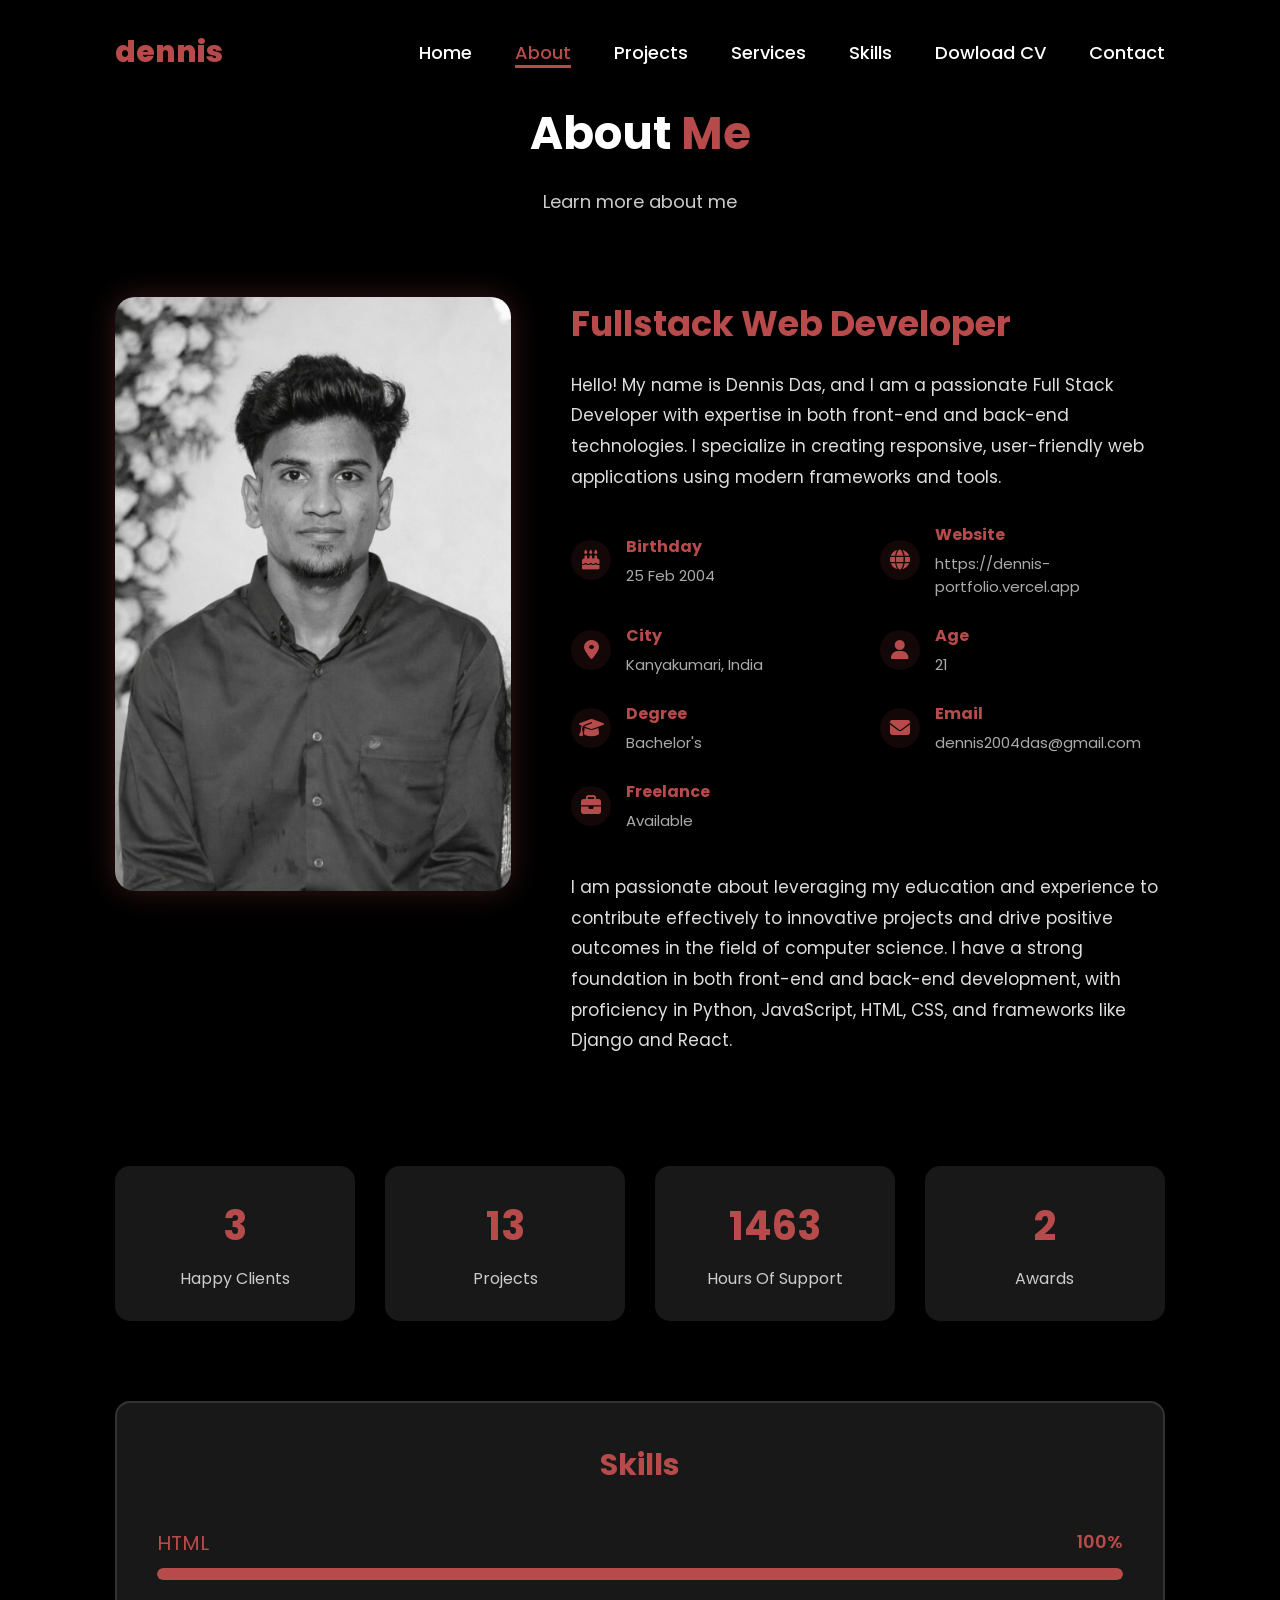
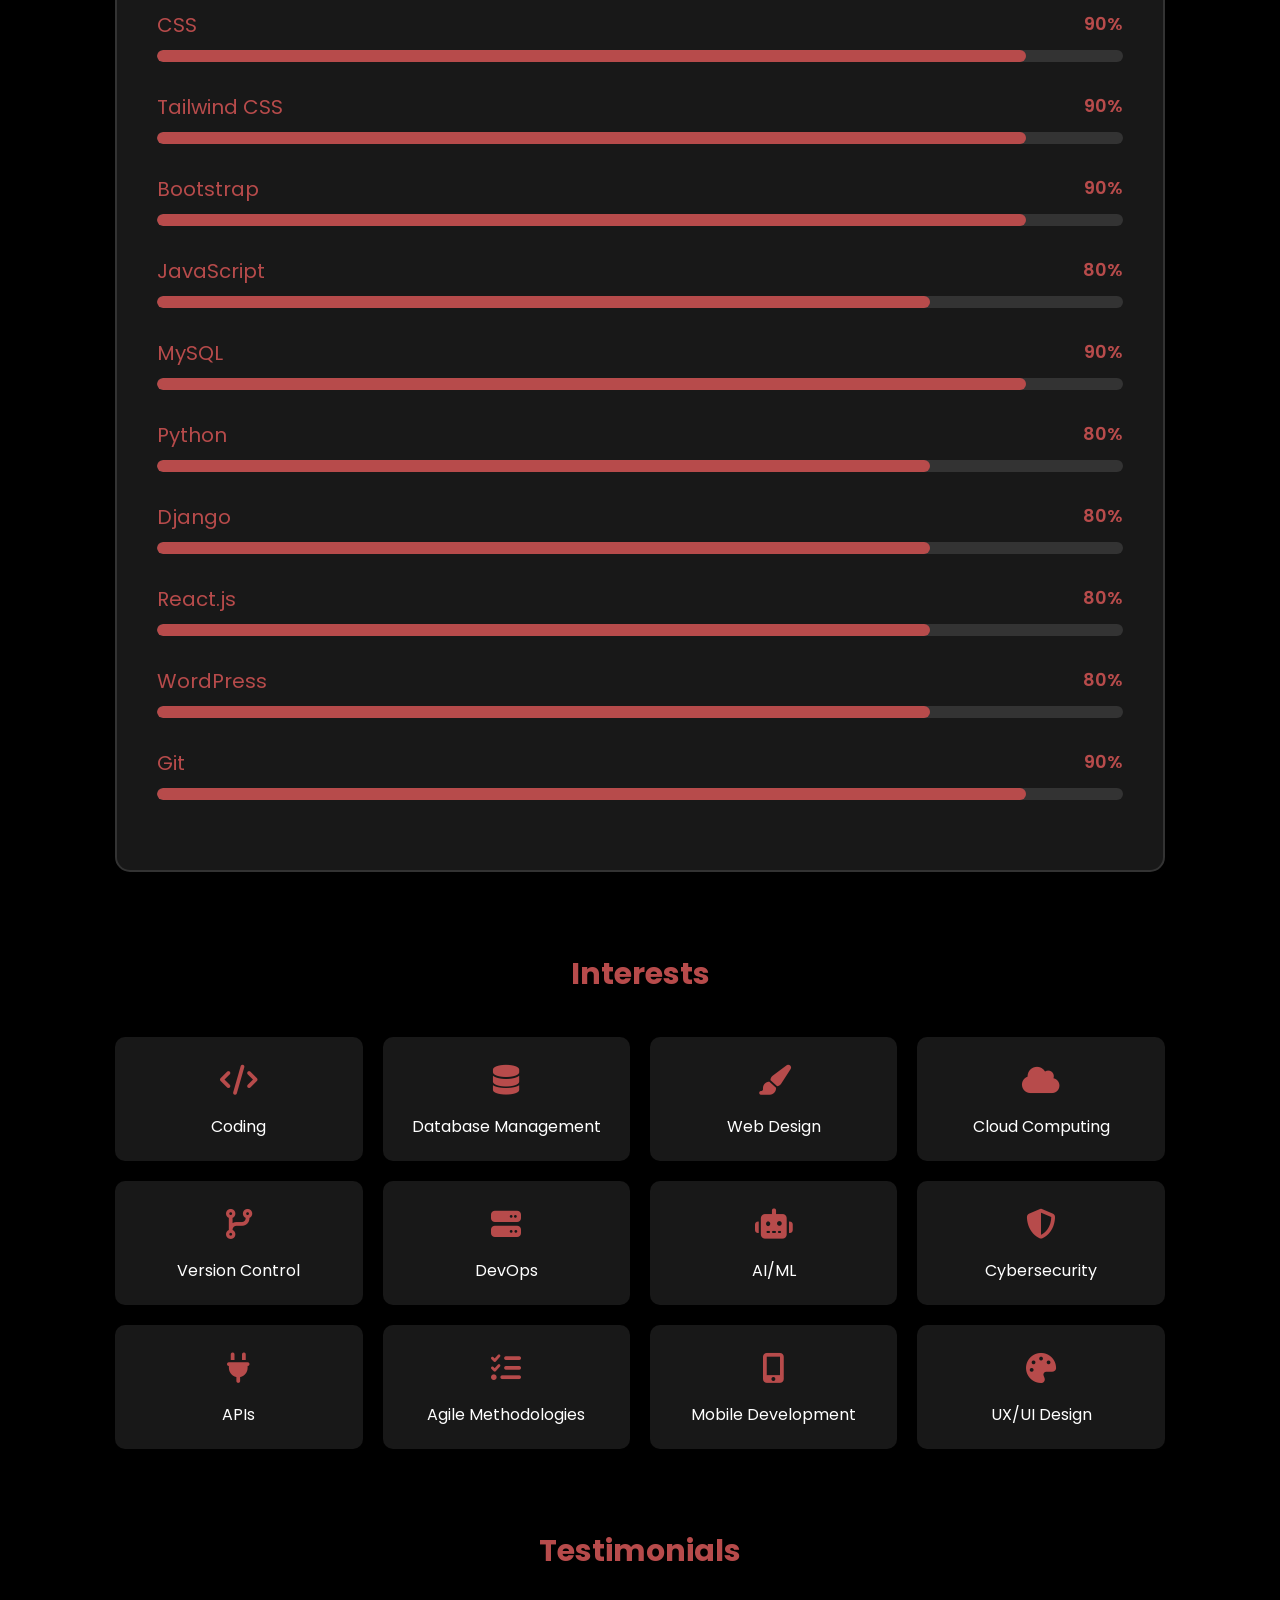
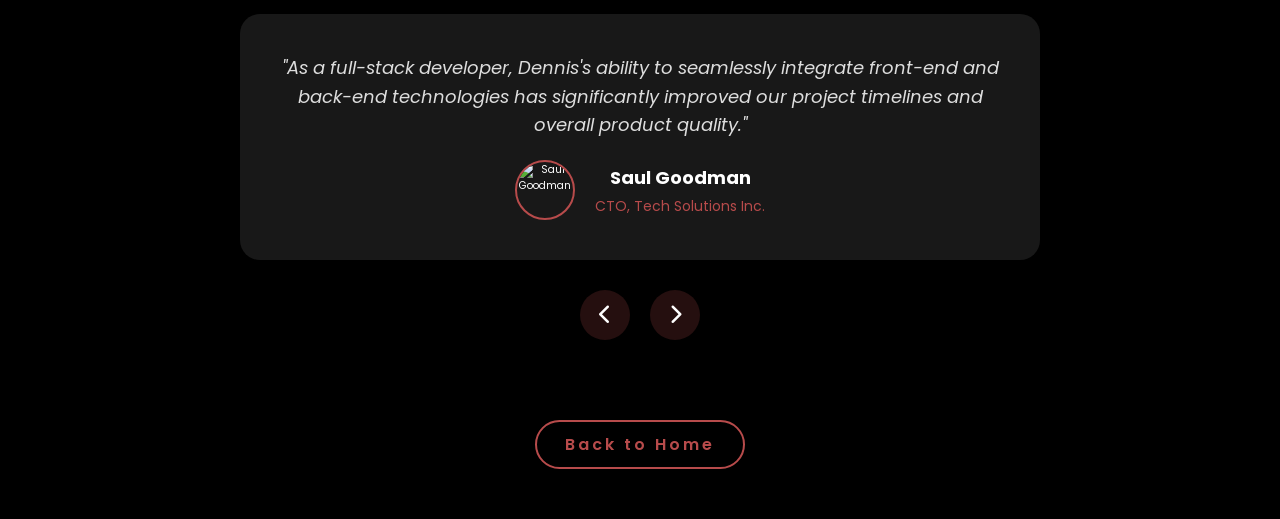
==== about.html @ ca7015e4 "Refactor code structure for improved readability and maintainability" ====
<!DOCTYPE html>
<html lang="en">
<head>
    <meta charset="UTF-8">
    <meta name="viewport" content="width=device-width, initial-scale=1.0">
    <title>About - Dennis Portfolio</title>
    <link rel="stylesheet" href="https://cdnjs.cloudflare.com/ajax/libs/font-awesome/6.5.2/css/all.min.css">
    <link rel="stylesheet" href="style.css">
    <style>
        /* Additional styles for about page */
        .about-section {
            padding-top: 10rem;
            background-color: black;
        }
        
        .about-content {
            max-width: 1200px;
            margin: 0 auto;
        }
        
        .about-intro {
            text-align: center;
            margin-bottom: 8rem;
        }
        
        .about-intro h1 {
            font-size: 4.5rem;
            margin-bottom: 2rem;
        }
        
        .about-intro p {
            font-size: 1.8rem;
            color: #ccc;
            max-width: 800px;
            margin: 0 auto;
            line-height: 1.6;
        }
        
        .about-details {
            display: flex;
            gap: 6rem;
            margin-bottom: 8rem;
            align-items: flex-start;
        }
        
        .about-image {
            flex: 1;
            text-align: center;
        }
        
        .about-image img {
            width: 100%;
            max-width: 400px;
            border-radius: 20px;
            box-shadow: 0 0 30px rgba(183, 75, 75, 0.3);
        }
        
        .about-info {
            flex: 1.5;
        }
        
        .about-info h2 {
            font-size: 3.5rem;
            margin-bottom: 2rem;
            color: #b74b4b;
        }
        
        .about-info > p {
            font-size: 1.7rem;
            line-height: 1.8;
            margin-bottom: 3rem;
            color: #ddd;
        }
        
        .personal-info {
            display: grid;
            grid-template-columns: repeat(2, 1fr);
            gap: 2.5rem;
            margin-bottom: 4rem;
        }
        
        .info-item {
            display: flex;
            align-items: center;
            gap: 1.5rem;
        }
        
        .info-icon {
            width: 4rem;
            height: 4rem;
            background: rgba(183, 75, 75, 0.1);
            border-radius: 50%;
            display: flex;
            align-items: center;
            justify-content: center;
            font-size: 2rem;
            color: #b74b4b;
        }
        
        .info-text {
            flex: 1;
        }
        
        .info-text strong {
            display: block;
            font-size: 1.6rem;
            color: #b74b4b;
            margin-bottom: 0.5rem;
        }
        
        .info-text span {
            font-size: 1.5rem;
            color: #aaa;
        }
        
        .facts {
            display: grid;
            grid-template-columns: repeat(4, 1fr);
            gap: 3rem;
            margin-bottom: 8rem;
            text-align: center;
        }
        
        .fact-item {
            padding: 3rem 2rem;
            background: rgba(30, 30, 30, 0.8);
            border-radius: 15px;
            transition: transform 0.3s ease;
        }
        
        .fact-item:hover {
            transform: translateY(-10px);
            box-shadow: 0 10px 20px rgba(183, 75, 75, 0.2);
        }
        
        .fact-number {
            font-size: 4rem;
            font-weight: 700;
            color: #b74b4b;
            margin-bottom: 1rem;
        }
        
        .fact-text {
            font-size: 1.6rem;
            color: #ccc;
        }
        
        .interests {
            margin-bottom: 8rem;
        }
        
        .interests h3 {
            font-size: 3rem;
            text-align: center;
            margin-bottom: 4rem;
            color: #b74b4b;
        }
        
        .interest-items {
            display: grid;
            grid-template-columns: repeat(4, 1fr);
            gap: 2rem;
        }
        
        .interest-item {
            background: rgba(30, 30, 30, 0.8);
            padding: 2rem;
            border-radius: 10px;
            text-align: center;
            transition: all 0.3s ease;
            border: 2px solid transparent;
        }
        
        .interest-item:hover {
            border-color: #b74b4b;
            transform: translateY(-5px);
        }
        
        .interest-icon {
            font-size: 3rem;
            color: #b74b4b;
            margin-bottom: 1rem;
        }
        
        .interest-name {
            font-size: 1.6rem;
            color: #fff;
        }
        
        .skills-progress {
            margin-bottom: 8rem;
        }
        
        .skills-progress h3 {
            font-size: 3rem;
            text-align: center;
            margin-bottom: 4rem;
            color: #b74b4b;
        }
        
        .testimonials {
            margin-bottom: 8rem;
        }
        
        .testimonials h3 {
            font-size: 3rem;
            text-align: center;
            margin-bottom: 4rem;
            color: #b74b4b;
        }
        
        .testimonial-slider {
            position: relative;
            max-width: 800px;
            margin: 0 auto;
        }
        
        .testimonial-item {
            background: rgba(30, 30, 30, 0.8);
            padding: 4rem;
            border-radius: 20px;
            text-align: center;
            display: none;
        }
        
        .testimonial-item.active {
            display: block;
            animation: fadeIn 0.5s ease;
        }
        
        @keyframes fadeIn {
            from { opacity: 0; }
            to { opacity: 1; }
        }
        
        .testimonial-text {
            font-size: 1.8rem;
            line-height: 1.6;
            color: #ddd;
            margin-bottom: 2rem;
            font-style: italic;
        }
        
        .testimonial-author {
            display: flex;
            align-items: center;
            justify-content: center;
            gap: 2rem;
        }
        
        .author-img {
            width: 60px;
            height: 60px;
            border-radius: 50%;
            overflow: hidden;
            border: 2px solid #b74b4b;
        }
        
        .author-img img {
            width: 100%;
            height: 100%;
            object-fit: cover;
        }
        
        .author-info h4 {
            font-size: 1.8rem;
            color: #fff;
            margin-bottom: 0.5rem;
        }
        
        .author-info p {
            font-size: 1.4rem;
            color: #b74b4b;
        }
        
        .testimonial-nav {
            display: flex;
            justify-content: center;
            gap: 2rem;
            margin-top: 3rem;
        }
        
        .testimonial-nav button {
            background: rgba(183, 75, 75, 0.2);
            border: none;
            color: white;
            width: 50px;
            height: 50px;
            border-radius: 50%;
            cursor: pointer;
            font-size: 2rem;
            transition: all 0.3s ease;
        }
        
        .testimonial-nav button:hover {
            background: #b74b4b;
        }
        
        .portfolio {
            margin-bottom: 8rem;
        }
        
        .portfolio h3 {
            font-size: 3rem;
            text-align: center;
            margin-bottom: 4rem;
            color: #b74b4b;
        }
        
        .portfolio-grid {
            display: grid;
            grid-template-columns: repeat(auto-fill, minmax(300px, 1fr));
            gap: 3rem;
        }
        
        .portfolio-item {
            background: rgba(30, 30, 30, 0.8);
            border-radius: 15px;
            overflow: hidden;
            transition: transform 0.3s ease;
        }
        
        .portfolio-item:hover {
            transform: translateY(-10px);
            box-shadow: 0 15px 30px rgba(183, 75, 75, 0.2);
        }
        
        .portfolio-img {
            width: 100%;
            height: 200px;
            overflow: hidden;
        }
        
        .portfolio-img img {
            width: 100%;
            height: 100%;
            object-fit: cover;
            transition: transform 0.3s ease;
        }
        
        .portfolio-item:hover .portfolio-img img {
            transform: scale(1.1);
        }
        
        .portfolio-content {
            padding: 2rem;
        }
        
        .portfolio-content h4 {
            font-size: 2rem;
            margin-bottom: 1rem;
            color: #fff;
        }
        
        .portfolio-content p {
            font-size: 1.5rem;
            color: #ccc;
            line-height: 1.6;
        }
        
        .portfolio-tag {
            display: inline-block;
            padding: 0.5rem 1.5rem;
            background: rgba(183, 75, 75, 0.2);
            color: #b74b4b;
            border-radius: 20px;
            font-size: 1.2rem;
            margin-top: 1rem;
        }
        
        /* Responsive Design */
        @media(max-width: 992px) {
            .about-details {
                flex-direction: column;
                gap: 4rem;
            }
            
            .about-image img {
                max-width: 300px;
            }
            
            .facts {
                grid-template-columns: repeat(2, 1fr);
            }
            
            .interest-items {
                grid-template-columns: repeat(3, 1fr);
            }
        }
        
        @media(max-width: 768px) {
            .personal-info {
                grid-template-columns: 1fr;
            }
            
            .interest-items {
                grid-template-columns: repeat(2, 1fr);
            }
            
            .portfolio-grid {
                grid-template-columns: repeat(auto-fill, minmax(250px, 1fr));
            }
            
            .testimonial-item {
                padding: 3rem 2rem;
            }
        }
        
        @media(max-width: 480px) {
            .facts {
                grid-template-columns: 1fr;
            }
            
            .interest-items {
                grid-template-columns: 1fr;
            }
            
            .portfolio-grid {
                grid-template-columns: 1fr;
            }
            
            .about-intro h1 {
                font-size: 3.5rem;
            }
            
            .about-info h2 {
                font-size: 2.8rem;
            }
        }
    </style>
</head>
<body>
    <header>
        <a href="index.html" class="logo">dennis</a>
        
        <div class="menu-toggle" id="menuToggle">
            <i class="fas fa-bars"></i>
        </div>
        
        <nav id="navbar">
           <a href="index.html" >Home</a>
            <a href="about.html" class="active">About</a>
            <a href="project.html">Projects</a>
            <a href="services.html">Services</a>
            <a href="skills.html">Skills</a>
            <a href="dennis das.pdf">Dowload CV</a>
            <a href="contact.html">Contact</a>
        </nav>
    </header>

    <section class="about-section">
        <div class="about-content">
            <!-- Introduction -->
            <div class="about-intro">
                <h1>About <span>Me</span></h1>
                <p>Learn more about me</p>
            </div>

            <!-- Personal Details -->
            <div class="about-details">
                <div class="about-image">
                    <img src="hero.png" alt="Dennis Das">
                </div>
                
                <div class="about-info">
                    <h2>Fullstack Web Developer</h2>
                    <p>
                        Hello! My name is Dennis Das, and I am a passionate Full Stack Developer with expertise in both front-end and back-end technologies. 
                        I specialize in creating responsive, user-friendly web applications using modern frameworks and tools.
                    </p>
                    
                    <div class="personal-info">
                        <div class="info-item">
                            <div class="info-icon">
                                <i class="fas fa-birthday-cake"></i>
                            </div>
                            <div class="info-text">
                                <strong>Birthday</strong>
                                <span>25 Feb 2004</span>
                            </div>
                        </div>
                        
                        <div class="info-item">
                            <div class="info-icon">
                                <i class="fas fa-globe"></i>
                            </div>
                            <div class="info-text">
                                <strong>Website</strong>
                                <span>https://dennis-portfolio.vercel.app</span>
                            </div>
                        </div>
                        
                        <div class="info-item">
                            <div class="info-icon">
                                <i class="fas fa-map-marker-alt"></i>
                            </div>
                            <div class="info-text">
                                <strong>City</strong>
                                <span>Kanyakumari, India</span>
                            </div>
                        </div>
                        
                        <div class="info-item">
                            <div class="info-icon">
                                <i class="fas fa-user"></i>
                            </div>
                            <div class="info-text">
                                <strong>Age</strong>
                                <span>21</span>
                            </div>
                        </div>
                        
                        <div class="info-item">
                            <div class="info-icon">
                                <i class="fas fa-graduation-cap"></i>
                            </div>
                            <div class="info-text">
                                <strong>Degree</strong>
                                <span>Bachelor's</span>
                            </div>
                        </div>
                        
                        <div class="info-item">
                            <div class="info-icon">
                                <i class="fas fa-envelope"></i>
                            </div>
                            <div class="info-text">
                                <strong>Email</strong>
                                <span>dennis2004das@gmail.com</span>
                            </div>
                        </div>
                        
                        <div class="info-item">
                            <div class="info-icon">
                                <i class="fas fa-briefcase"></i>
                            </div>
                            <div class="info-text">
                                <strong>Freelance</strong>
                                <span>Available</span>
                            </div>
                        </div>
                    </div>
                    
                    <p>
                        I am passionate about leveraging my education and experience to contribute effectively to innovative projects 
                        and drive positive outcomes in the field of computer science. I have a strong foundation in both front-end and 
                        back-end development, with proficiency in Python, JavaScript, HTML, CSS, and frameworks like Django and React.
                    </p>
                </div>
            </div>

            <!-- Facts -->
            <div class="facts">
                <div class="fact-item">
                    <div class="fact-number">3</div>
                    <div class="fact-text">Happy Clients</div>
                </div>
                
                <div class="fact-item">
                    <div class="fact-number">13</div>
                    <div class="fact-text">Projects</div>
                </div>
                
                <div class="fact-item">
                    <div class="fact-number">1463</div>
                    <div class="fact-text">Hours Of Support</div>
                </div>
                
                <div class="fact-item">
                    <div class="fact-number">2</div>
                    <div class="fact-text">Awards</div>
                </div>
            </div>

            <!-- Skills -->
            <div class="skills-progress">
                <h3>Skills</h3>
                <div class="progress-item">
                    <div class="progress-info">
                        <span class="progress-name">HTML</span>
                        <span class="progress-percent">100%</span>
                    </div>
                    <div class="progress-bar">
                        <div class="progress-fill" style="width: 100%"></div>
                    </div>
                </div>
                
                <div class="progress-item">
                    <div class="progress-info">
                        <span class="progress-name">CSS</span>
                        <span class="progress-percent">90%</span>
                    </div>
                    <div class="progress-bar">
                        <div class="progress-fill" style="width: 90%"></div>
                    </div>
                </div>
                
                <div class="progress-item">
                    <div class="progress-info">
                        <span class="progress-name">Tailwind CSS</span>
                        <span class="progress-percent">90%</span>
                    </div>
                    <div class="progress-bar">
                        <div class="progress-fill" style="width: 90%"></div>
                    </div>
                </div>
                
                <div class="progress-item">
                    <div class="progress-info">
                        <span class="progress-name">Bootstrap</span>
                        <span class="progress-percent">90%</span>
                    </div>
                    <div class="progress-bar">
                        <div class="progress-fill" style="width: 90%"></div>
                    </div>
                </div>
                
                <div class="progress-item">
                    <div class="progress-info">
                        <span class="progress-name">JavaScript</span>
                        <span class="progress-percent">80%</span>
                    </div>
                    <div class="progress-bar">
                        <div class="progress-fill" style="width: 80%"></div>
                    </div>
                </div>
                
                <div class="progress-item">
                    <div class="progress-info">
                        <span class="progress-name">MySQL</span>
                        <span class="progress-percent">90%</span>
                    </div>
                    <div class="progress-bar">
                        <div class="progress-fill" style="width: 90%"></div>
                    </div>
                </div>
                
                <div class="progress-item">
                    <div class="progress-info">
                        <span class="progress-name">Python</span>
                        <span class="progress-percent">80%</span>
                    </div>
                    <div class="progress-bar">
                        <div class="progress-fill" style="width: 80%"></div>
                    </div>
                </div>
                
                <div class="progress-item">
                    <div class="progress-info">
                        <span class="progress-name">Django</span>
                        <span class="progress-percent">80%</span>
                    </div>
                    <div class="progress-bar">
                        <div class="progress-fill" style="width: 80%"></div>
                    </div>
                </div>
                
                <div class="progress-item">
                    <div class="progress-info">
                        <span class="progress-name">React.js</span>
                        <span class="progress-percent">80%</span>
                    </div>
                    <div class="progress-bar">
                        <div class="progress-fill" style="width: 80%"></div>
                    </div>
                </div>
                
                <div class="progress-item">
                    <div class="progress-info">
                        <span class="progress-name">WordPress</span>
                        <span class="progress-percent">80%</span>
                    </div>
                    <div class="progress-bar">
                        <div class="progress-fill" style="width: 80%"></div>
                    </div>
                </div>
                
                <div class="progress-item">
                    <div class="progress-info">
                        <span class="progress-name">Git</span>
                        <span class="progress-percent">90%</span>
                    </div>
                    <div class="progress-bar">
                        <div class="progress-fill" style="width: 90%"></div>
                    </div>
                </div>
            </div>

            <!-- Interests -->
            <div class="interests">
                <h3>Interests</h3>
                <div class="interest-items">
                    <div class="interest-item">
                        <div class="interest-icon">
                            <i class="fas fa-code"></i>
                        </div>
                        <div class="interest-name">Coding</div>
                    </div>
                    
                    <div class="interest-item">
                        <div class="interest-icon">
                            <i class="fas fa-database"></i>
                        </div>
                        <div class="interest-name">Database Management</div>
                    </div>
                    
                    <div class="interest-item">
                        <div class="interest-icon">
                            <i class="fas fa-paint-brush"></i>
                        </div>
                        <div class="interest-name">Web Design</div>
                    </div>
                    
                    <div class="interest-item">
                        <div class="interest-icon">
                            <i class="fas fa-cloud"></i>
                        </div>
                        <div class="interest-name">Cloud Computing</div>
                    </div>
                    
                    <div class="interest-item">
                        <div class="interest-icon">
                            <i class="fas fa-code-branch"></i>
                        </div>
                        <div class="interest-name">Version Control</div>
                    </div>
                    
                    <div class="interest-item">
                        <div class="interest-icon">
                            <i class="fas fa-server"></i>
                        </div>
                        <div class="interest-name">DevOps</div>
                    </div>
                    
                    <div class="interest-item">
                        <div class="interest-icon">
                            <i class="fas fa-robot"></i>
                        </div>
                        <div class="interest-name">AI/ML</div>
                    </div>
                    
                    <div class="interest-item">
                        <div class="interest-icon">
                            <i class="fas fa-shield-alt"></i>
                        </div>
                        <div class="interest-name">Cybersecurity</div>
                    </div>
                    
                    <div class="interest-item">
                        <div class="interest-icon">
                            <i class="fas fa-plug"></i>
                        </div>
                        <div class="interest-name">APIs</div>
                    </div>
                    
                    <div class="interest-item">
                        <div class="interest-icon">
                            <i class="fas fa-tasks"></i>
                        </div>
                        <div class="interest-name">Agile Methodologies</div>
                    </div>
                    
                    <div class="interest-item">
                        <div class="interest-icon">
                            <i class="fas fa-mobile-alt"></i>
                        </div>
                        <div class="interest-name">Mobile Development</div>
                    </div>
                    
                    <div class="interest-item">
                        <div class="interest-icon">
                            <i class="fas fa-palette"></i>
                        </div>
                        <div class="interest-name">UX/UI Design</div>
                    </div>
                </div>
            </div>

            <!-- Testimonials -->
            <div class="testimonials">
                <h3>Testimonials</h3>
                <div class="testimonial-slider">
                    <div class="testimonial-item active">
                        <p class="testimonial-text">
                            "As a full-stack developer, Dennis's ability to seamlessly integrate front-end and back-end technologies has significantly improved our project timelines and overall product quality."
                        </p>
                        <div class="testimonial-author">
                            <div class="author-img">
                                <img src="https://images.unsplash.com/photo-1500648767791-00dcc994a43e?ixlib=rb-4.0.3&auto=format&fit=crop&w=100&q=80" alt="Saul Goodman">
                            </div>
                            <div class="author-info">
                                <h4>Saul Goodman</h4>
                                <p>CTO, Tech Solutions Inc.</p>
                            </div>
                        </div>
                    </div>
                    
                    <div class="testimonial-item">
                        <p class="testimonial-text">
                            "Dennis's proficiency in building scalable APIs and intuitive user interfaces has been instrumental in enhancing our platform's performance and user experience."
                        </p>
                        <div class="testimonial-author">
                            <div class="author-img">
                                <img src="https://images.unsplash.com/photo-1494790108755-2616b612b786?ixlib=rb-4.0.3&auto=format&fit=crop&w=100&q=80" alt="Sara Wilsson">
                            </div>
                            <div class="author-info">
                                <h4>Sara Wilsson</h4>
                                <p>Lead Developer, Design Xperts</p>
                            </div>
                        </div>
                    </div>
                    
                    <div class="testimonial-item">
                        <p class="testimonial-text">
                            "Dennis's expertise in database management and server-side scripting has streamlined our backend processes, resulting in a more robust and efficient application."
                        </p>
                        <div class="testimonial-author">
                            <div class="author-img">
                                <img src="https://images.unsplash.com/photo-1507003211169-0a1dd7228f2d?ixlib=rb-4.0.3&auto=format&fit=crop&w=100&q=80" alt="Jena Karlis">
                            </div>
                            <div class="author-info">
                                <h4>Jena Karlis</h4>
                                <p>Tech Lead, E-Commerce Solutions</p>
                            </div>
                        </div>
                    </div>
                    
                    <div class="testimonial-item">
                        <p class="testimonial-text">
                            "Dennis's dedication to writing clean, maintainable code has had a profound impact on our project's stability and scalability, making him an invaluable member of our development team."
                        </p>
                        <div class="testimonial-author">
                            <div class="author-img">
                                <img src="https://images.unsplash.com/photo-1472099645785-5658abf4ff4e?ixlib=rb-4.0.3&auto=format&fit=crop&w=100&q=80" alt="Matt Brandon">
                            </div>
                            <div class="author-info">
                                <h4>Matt Brandon</h4>
                                <p>Senior Developer, Freelance Projects</p>
                            </div>
                        </div>
                    </div>
                    
                    <div class="testimonial-item">
                        <p class="testimonial-text">
                            "Dennis's ability to quickly grasp complex business requirements and implement effective solutions has been crucial to our project's success. His technical expertise and problem-solving skills are second to none."
                        </p>
                        <div class="testimonial-author">
                            <div class="author-img">
                                <img src="https://images.unsplash.com/photo-1519244703995-f4e0f30006d5?ixlib=rb-4.0.3&auto=format&fit=crop&w=100&q=80" alt="John Larson">
                            </div>
                            <div class="author-info">
                                <h4>John Larson</h4>
                                <p>Lead Developer, InnovateTech</p>
                            </div>
                        </div>
                    </div>
                    
                    <div class="testimonial-nav">
                        <button class="prev-btn"><i class="fas fa-chevron-left"></i></button>
                        <button class="next-btn"><i class="fas fa-chevron-right"></i></button>
                    </div>
                </div>
            </div>

       
            
            <div class="btn-container">
                <a href="index.html" class="btn">Back to Home</a>
            </div>
        </div>
    </section>

    <script>
        // Mobile menu toggle
        document.addEventListener('DOMContentLoaded', function() {
            const menuToggle = document.getElementById('menuToggle');
            const navbar = document.getElementById('navbar');
            
            if (menuToggle && navbar) {
                menuToggle.addEventListener('click', () => {
                    navbar.classList.toggle('active');
                });
                
                const navLinks = document.querySelectorAll('nav a');
                navLinks.forEach(link => {
                    link.addEventListener('click', () => {
                        navbar.classList.remove('active');
                    });
                });
            }
            
            // Testimonial slider
            const testimonials = document.querySelectorAll('.testimonial-item');
            const prevBtn = document.querySelector('.prev-btn');
            const nextBtn = document.querySelector('.next-btn');
            let currentIndex = 0;
            
            function showTestimonial(index) {
                testimonials.forEach(testimonial => {
                    testimonial.classList.remove('active');
                });
                
                testimonials[index].classList.add('active');
            }
            
            if (prevBtn && nextBtn) {
                prevBtn.addEventListener('click', () => {
                    currentIndex = (currentIndex > 0) ? currentIndex - 1 : testimonials.length - 1;
                    showTestimonial(currentIndex);
                });
                
                nextBtn.addEventListener('click', () => {
                    currentIndex = (currentIndex < testimonials.length - 1) ? currentIndex + 1 : 0;
                    showTestimonial(currentIndex);
                });
                
                // Auto slide every 5 seconds
                setInterval(() => {
                    currentIndex = (currentIndex < testimonials.length - 1) ? currentIndex + 1 : 0;
                    showTestimonial(currentIndex);
                }, 5000);
            }
            
            // Animate skill bars
            const skillBars = document.querySelectorAll('.progress-fill');
            skillBars.forEach(bar => {
                const targetWidth = bar.style.width;
                bar.style.width = '0%';
                setTimeout(() => {
                    bar.style.width = targetWidth;
                }, 500);
            });
            
            // Animate fact numbers
            const factNumbers = document.querySelectorAll('.fact-number');
            factNumbers.forEach(fact => {
                const targetNumber = parseInt(fact.textContent);
                const duration = 2000;
                const increment = targetNumber / (duration / 16);
                let current = 0;
                
                const timer = setInterval(() => {
                    current += increment;
                    if (current >= targetNumber) {
                        fact.textContent = targetNumber;
                        clearInterval(timer);
                    } else {
                        fact.textContent = Math.floor(current);
                    }
                }, 16);
            });
        });
    </script>
</body>
</html>
---- style.css ----
@import url('https://fonts.googleapis.com/css2?family=Poppins:wght@100;200;300;400;500;600&display=swap');

*{
    margin: 0;
    padding: 0;
    box-sizing: border-box;
    text-decoration: none;
    border: none;
    outline: none;
    font-family: 'Poppins', sans-serif;
}

html{
    font-size: 62.5%;
}

body{
    width: 100%;
    height: 100vh;
    overflow-x: hidden;
    background-color: black;
    color: white;
}

header{
    margin-top: 20px;
    position: fixed;
    top: 0;
    left: 0;
    width: 100%;
    padding: 1rem 9%;
    background-color: transparent;
    filter: drop-shadow(10px);
    display: flex;
    justify-content: space-between;
    align-items: center;
    z-index: 100;
}

.logo{
    font-size: 3rem;
    color: #b74b4b;
    font-weight: 800;
    cursor: pointer;
    transition: 0.5s ease;
}

.logo:hover{
    transform: scale(1.1);
}

nav a{
    font-size: 1.8rem;
    color: white;
    margin-left: 4rem;
    font-weight: 500;
    transition: 0.3s ease;
    border-bottom: 3px solid transparent;
}

nav a:hover,
nav a.active{
    color: #b74b4b;
    border-bottom: 3px solid #b74b4b;
}

/* Mobile menu toggle - ADDED */
.menu-toggle {
    display: none;
    font-size: 2.5rem;
    color: white;
    cursor: pointer;
}

@media(max-width:995px){
    .menu-toggle {
        display: block;
    }
    
    nav{
        position: absolute;
        display: none;
        top: 0;
        right: 0;
        width: 40%;
        border-left: 3px solid #b74b4b;
        border-bottom: 3px solid #b74b4b;
        border-bottom-left-radius: 2rem;
        padding: 1rem;
        background-color: #161616;
        border-top: 0.1rem solid rgba(0,0,0,0.1);
    }

    nav.active{
        display: block;
    }

    nav a{
        display: block;
        font-size: 2rem;
        margin: 3rem 0;
    }

    nav a:hover,
    nav a.active{
        padding: 1rem;
        border-radius: 0.5rem;
        border-bottom: 0.5rem solid #b74b4b;
    }
}

section{
    min-height: 100vh;
    padding: 5rem 9% 5rem;
}

.home{
    display: flex;
    justify-content: center;
    align-items: center;
    gap: 8rem;
    background-color: black;
}

.home .home-content h1{
    font-size: 6rem;
    font-weight: 700;
    line-height: 1.3;
}

span{
    color: #b74b4b;
}

.home-content h3{
    font-size: 4rem;
    margin-bottom: 1rem;
    font-weight: 700;
}

.home-content p{
    font-size: 1.6rem;
}

.home-img{
    width: clamp(160px, 25vw, 300px);
    height: clamp(160px, 25vw, 300px);
    border-radius: 50%;
    overflow: hidden;
    display: flex;
    align-items: center;
    justify-content: center;
}

.home-img img{
    width: 100%;
    height: 100%;
    object-fit: cover;
    border-radius: 50%;
    box-shadow: 0 0 25px #b74b4b;
    cursor: pointer;
    transition: 0.3s ease;
}

.home-img img:hover{
    transform: scale(1.05);
}

.social-icons a{
    display: inline-flex;
    justify-content: center;
    align-items: center;
    width: 4rem;
    height: 4rem;
    background-color: transparent;
    border: 0.2rem solid #b74b4b;
    font-size: 2rem;
    border-radius: 50%;
    margin: 3rem 1.5rem 3rem 0;
    transition: 0.3s ease;
    color: #b74b4b;
}

.social-icons a:hover{
    color: black;
    transform: scale(1.3) translateY(-5px);
    background-color: #b74b4b;
    box-shadow: 0  0 25px #b74b4b;
}

.btn{
    display: inline-block;
    padding: 1rem 2.8rem;
    background-color: black;
    border-radius: 4rem;
    font-size: 1.6rem;
    color: #b74b4b;
    letter-spacing: 0.3rem;
    font-weight: 600;
    border: 2px solid #b74b4b;
    transition: 0.3s ease;
    cursor: pointer;
}

.btn:hover{
    transform: scale3d(1.03);
    background-color: #b74b4b;
    color: black;
    box-shadow: 0 0 25px #b74b4b;
}

/* FIXED TYPING ANIMATION */
.typing-text{
    font-size: 3.4rem;
    font-weight: 600;
    min-width: 280px;
    height: 5rem;
    display: flex;
    align-items: center;
    margin-bottom: 1rem;
}

.typing-text span{
    position: relative;
    display: inline-block;
}

.typing-text span::before{
    content: "Web Developer";
    color: #b74b4b;
    animation: words 20s infinite;
    white-space: nowrap;
}

.typing-text span::after{
    content: "";
    position: absolute;
    width: calc(100% + 8px);
    height: 100%;
    border-left: 3px solid #b74b4b;
    right: -8px;
    animation: cursor 0.6s infinite, typing 20s steps(15) infinite;
    background-color: black;
    top: 0;
}

@keyframes cursor{
    0%, 100% { border-color: #b74b4b; }
    50% { border-color: transparent; }
}

@keyframes words{
    0%, 24.999%{
        content: "Web Developer";
    }
    25%, 49.999%{
        content: "Frontend Developer";
    }
    50%, 74.999%{
        content: "Backend Developer";
    }
    75%, 100%{
        content: "Full Stack Developer";
    }
}

@keyframes typing {
    0%, 5% { width: 0; }
    5.01%, 20% { width: calc(100% + 8px); }
    20.01%, 25% { width: 0; }
    25.01%, 40% { width: calc(100% + 8px); }
    40.01%, 45% { width: 0; }
    45.01%, 60% { width: calc(100% + 8px); }
    60.01%, 65% { width: 0; }
    65.01%, 80% { width: calc(100% + 8px); }
    80.01%, 85% { width: 0; }
    85.01%, 100% { width: calc(100% + 8px); }
}

@media (max-width: 1000px){
    .home{
        gap: 4rem;
    }
    
    .typing-text{
        font-size: 3rem;
    }
}

@media(max-width:995px){
    .home{
        flex-direction: column;
        margin: 5rem 4rem;
    }

    .home .home-content h3{
        font-size: 2.5rem;
    }

    .home-content h1{
        font-size: 5rem;
    }
    
    .typing-text{
        font-size: 2.8rem;
        height: 4.5rem;
    }

    .home-img img{
        width: 70vw;
        margin-top: 4rem;
    }
}

@media(max-width: 480px){
    .typing-text{
        font-size: 2.4rem;
        height: 4rem;
    }
}

/* ===== SKILLS PAGE STYLES ===== */
.skills-section{
    background-color: black;
    padding-top: 10rem;
}

.heading {
    font-size: 5rem;
    text-align: center;
    margin-bottom: 3rem;
}

.sub-heading {
    font-size: 2rem;
    text-align: center;
    margin-bottom: 6rem;
    color: #aaa;
}

.skills-container {
    display: grid;
    grid-template-columns: repeat(auto-fill, minmax(250px, 1fr));
    gap: 4rem;
    max-width: 1200px;
    margin: 0 auto;
}

.skill-card {
    background: rgba(30, 30, 30, 0.8);
    border-radius: 15px;
    padding: 3rem 2rem;
    text-align: center;
    transition: all 0.3s ease;
    border: 2px solid transparent;
    display: flex;
    flex-direction: column;
    align-items: center;
    justify-content: center;
    height: 250px;
}

.skill-card:hover {
    border-color: #b74b4b;
    transform: translateY(-10px);
    box-shadow: 0 10px 20px rgba(183, 75, 75, 0.2);
}

.skill-logo {
    font-size: 6rem;
    margin-bottom: 2rem;
    transition: all 0.3s ease;
}

.skill-card:hover .skill-logo {
    transform: scale(1.1);
}

.skill-name {
    font-size: 2.4rem;
    font-weight: 600;
    margin-bottom: 1rem;
}

.skill-level {
    font-size: 1.6rem;
    color: #b74b4b;
    font-weight: 500;
}

/* Specific skill colors */
.html .skill-logo { color: #E44D26; }
.css .skill-logo { color: #264DE4; }
.javascript .skill-logo { color: #F0DB4F; }
.bootstrap .skill-logo { color: #7952B3; }
.react .skill-logo { color: #61DAFB; }
.django .skill-logo { color: #092E20; }
.mysql .skill-logo { color: #00758F; }

.skills-intro {
    font-size: 1.8rem;
    text-align: center;
    max-width: 800px;
    margin: 0 auto 8rem;
    line-height: 1.6;
    color: #ccc;
}

.skills-progress {
    max-width: 1200px;
    margin: 8rem auto 0;
    padding: 4rem;
    background: rgba(30, 30, 30, 0.8);
    border-radius: 15px;
    border: 2px solid #333;
}

.progress-heading {
    font-size: 3rem;
    text-align: center;
    margin-bottom: 4rem;
    color: #b74b4b;
}

.progress-item {
    margin-bottom: 3rem;
}

.progress-info {
    display: flex;
    justify-content: space-between;
    margin-bottom: 1rem;
}

.progress-name {
    font-size: 2rem;
}

.progress-percent {
    font-size: 1.8rem;
    color: #b74b4b;
    font-weight: 600;
}

.progress-bar {
    height: 12px;
    background: #333;
    border-radius: 6px;
    overflow: hidden;
}

.progress-fill {
    height: 100%;
    background: #b74b4b;
    border-radius: 6px;
    transition: width 1.5s ease-in-out;
    width: 0%;
}

.btn-container {
    text-align: center;
    margin-top: 6rem;
}

/* Responsive skills page */
@media(max-width: 768px){
    .skills-container {
        grid-template-columns: repeat(auto-fill, minmax(200px, 1fr));
        gap: 3rem;
    }
    
    .skill-card {
        height: 220px;
        padding: 2.5rem 1.5rem;
    }
    
    .skill-logo {
        font-size: 5rem;
    }
    
    .heading {
        font-size: 4rem;
    }
    
    .sub-heading {
        font-size: 1.8rem;
    }
    
    .skills-progress {
        padding: 3rem 2rem;
    }
}

@media(max-width: 480px){
    .skills-container {
        grid-template-columns: 1fr;
        max-width: 300px;
    }
    
    .heading {
        font-size: 3.5rem;
    }
    
    .skills-section {
        padding: 10rem 5% 5rem;
    }
}
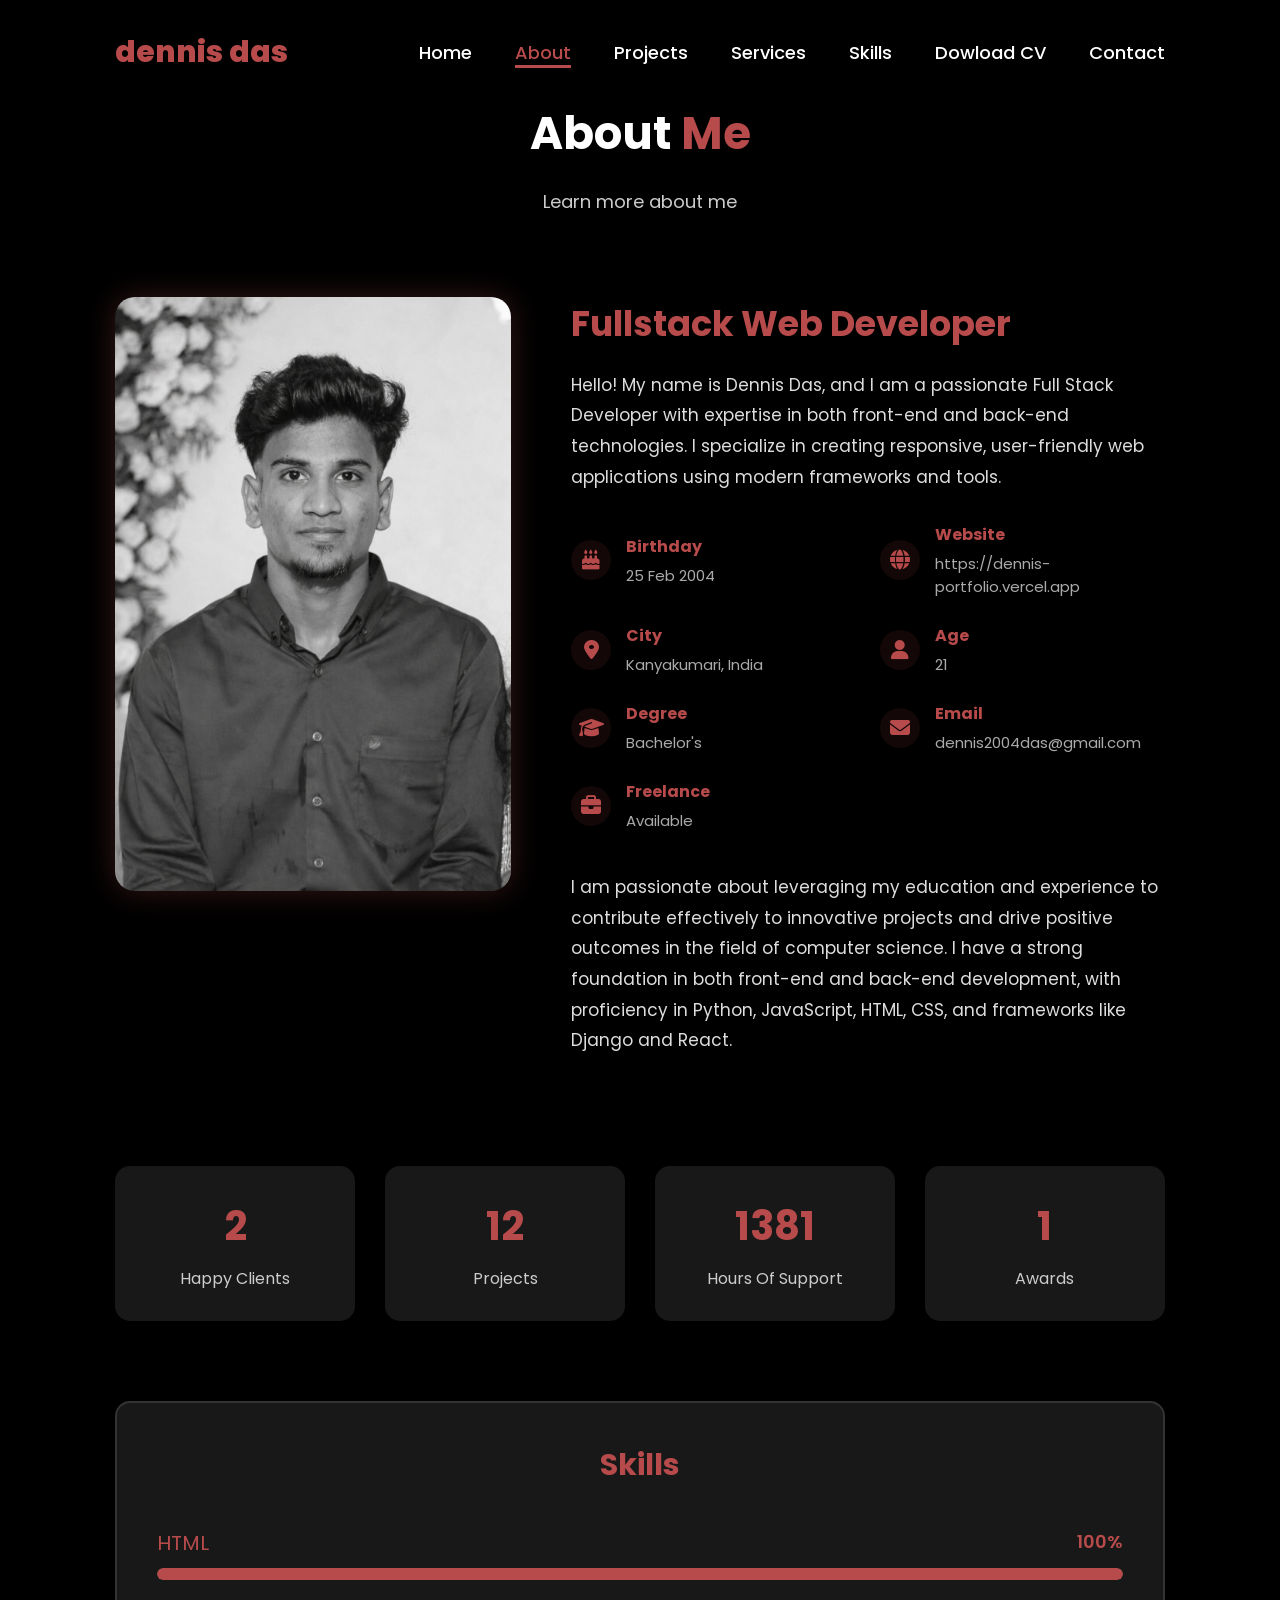
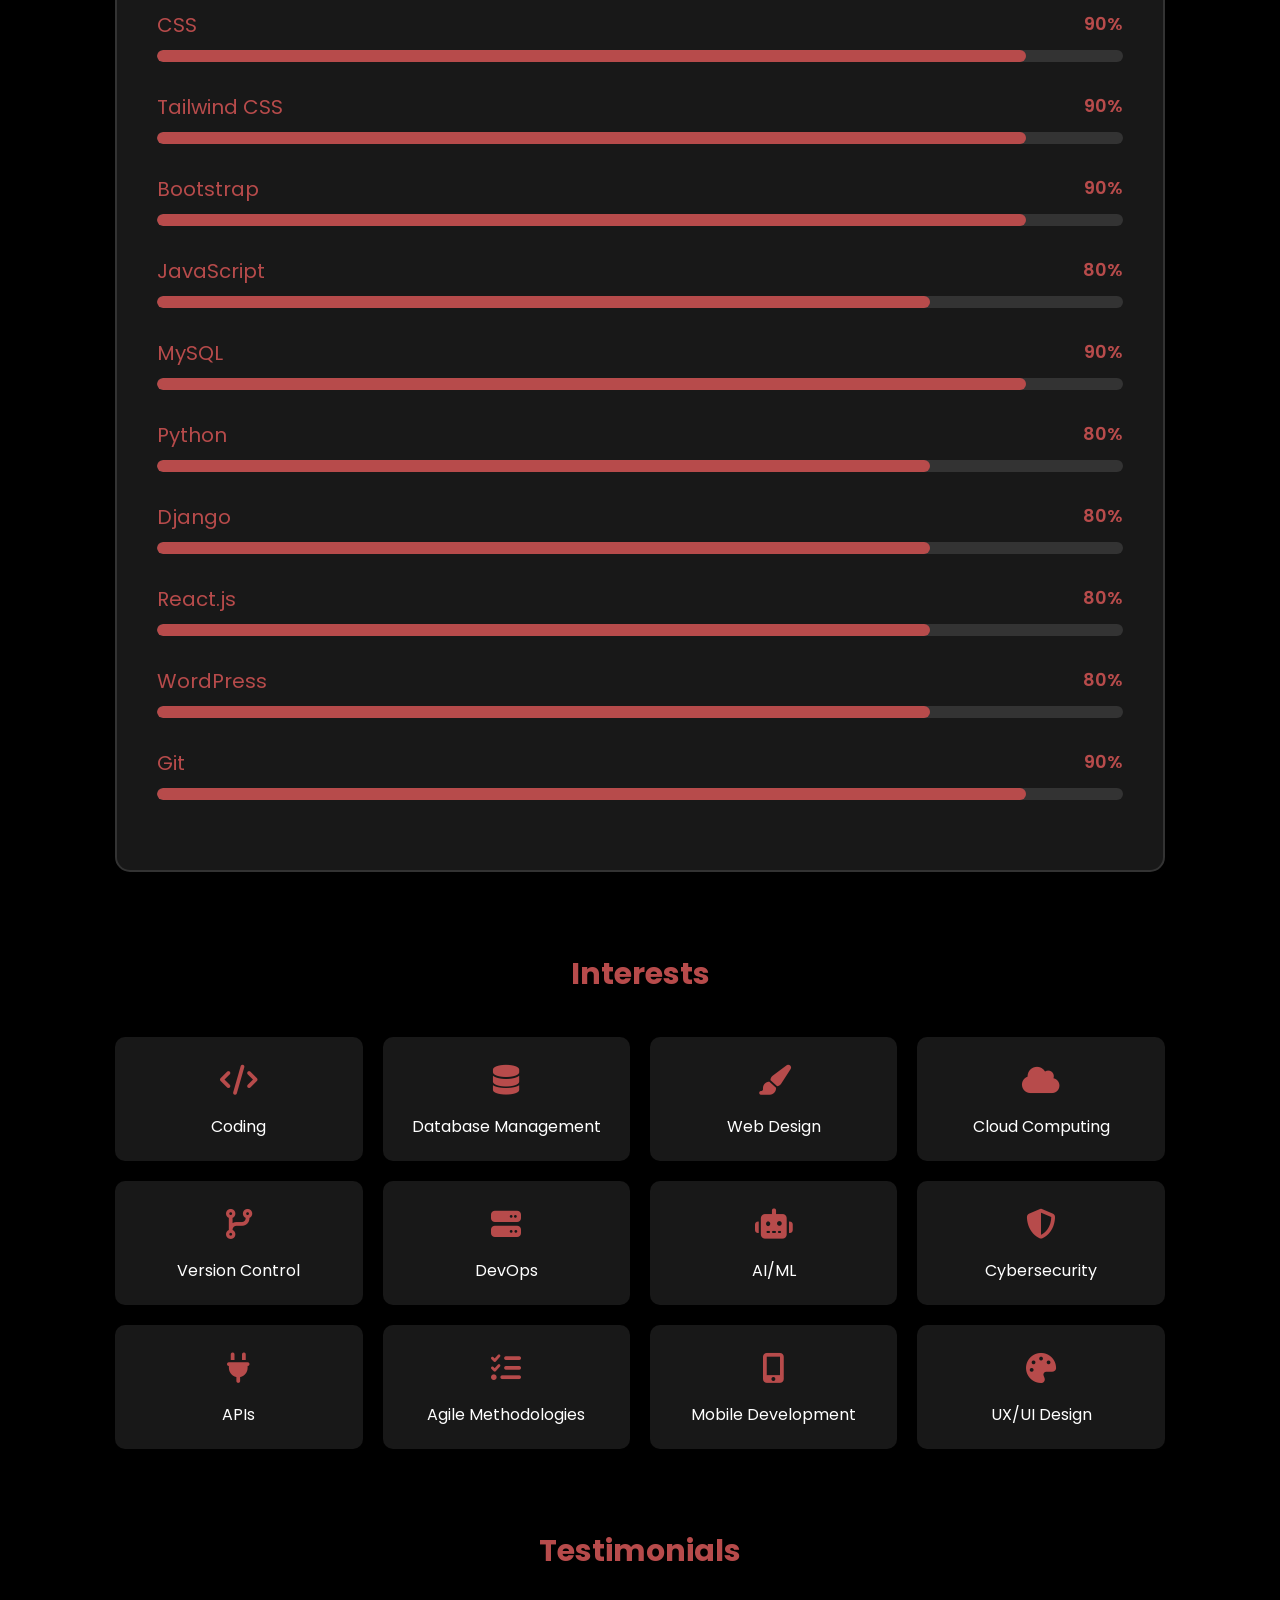
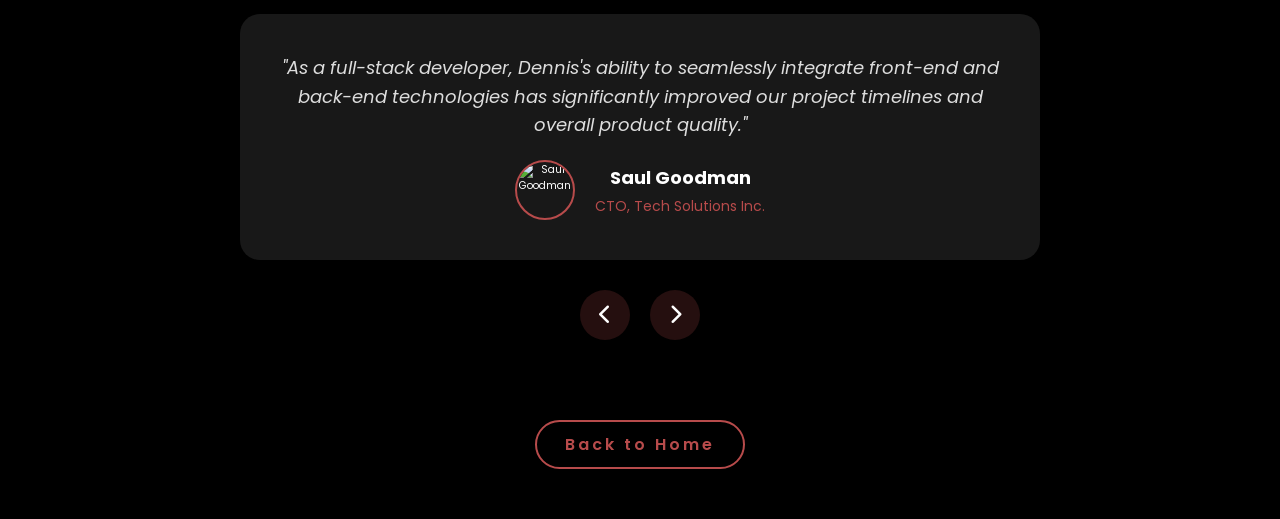
==== commit f7e1dff4: "Update logo text to "dennis das" across multiple pages for consistency" ====
--- a/about.html
+++ b/about.html
@@ -431,7 +431,7 @@
 </head>
 <body>
     <header>
-        <a href="index.html" class="logo">dennis</a>
+        <a href="index.html" class="logo">dennis das</a>
         
         <div class="menu-toggle" id="menuToggle">
             <i class="fas fa-bars"></i>
@@ -443,7 +443,7 @@
             <a href="project.html">Projects</a>
             <a href="services.html">Services</a>
             <a href="skills.html">Skills</a>
-            <a href="dennis das.pdf">Dowload CV</a>
+            <a href="dennis.pdf">Dowload CV</a>
             <a href="contact.html">Contact</a>
         </nav>
     </header>
